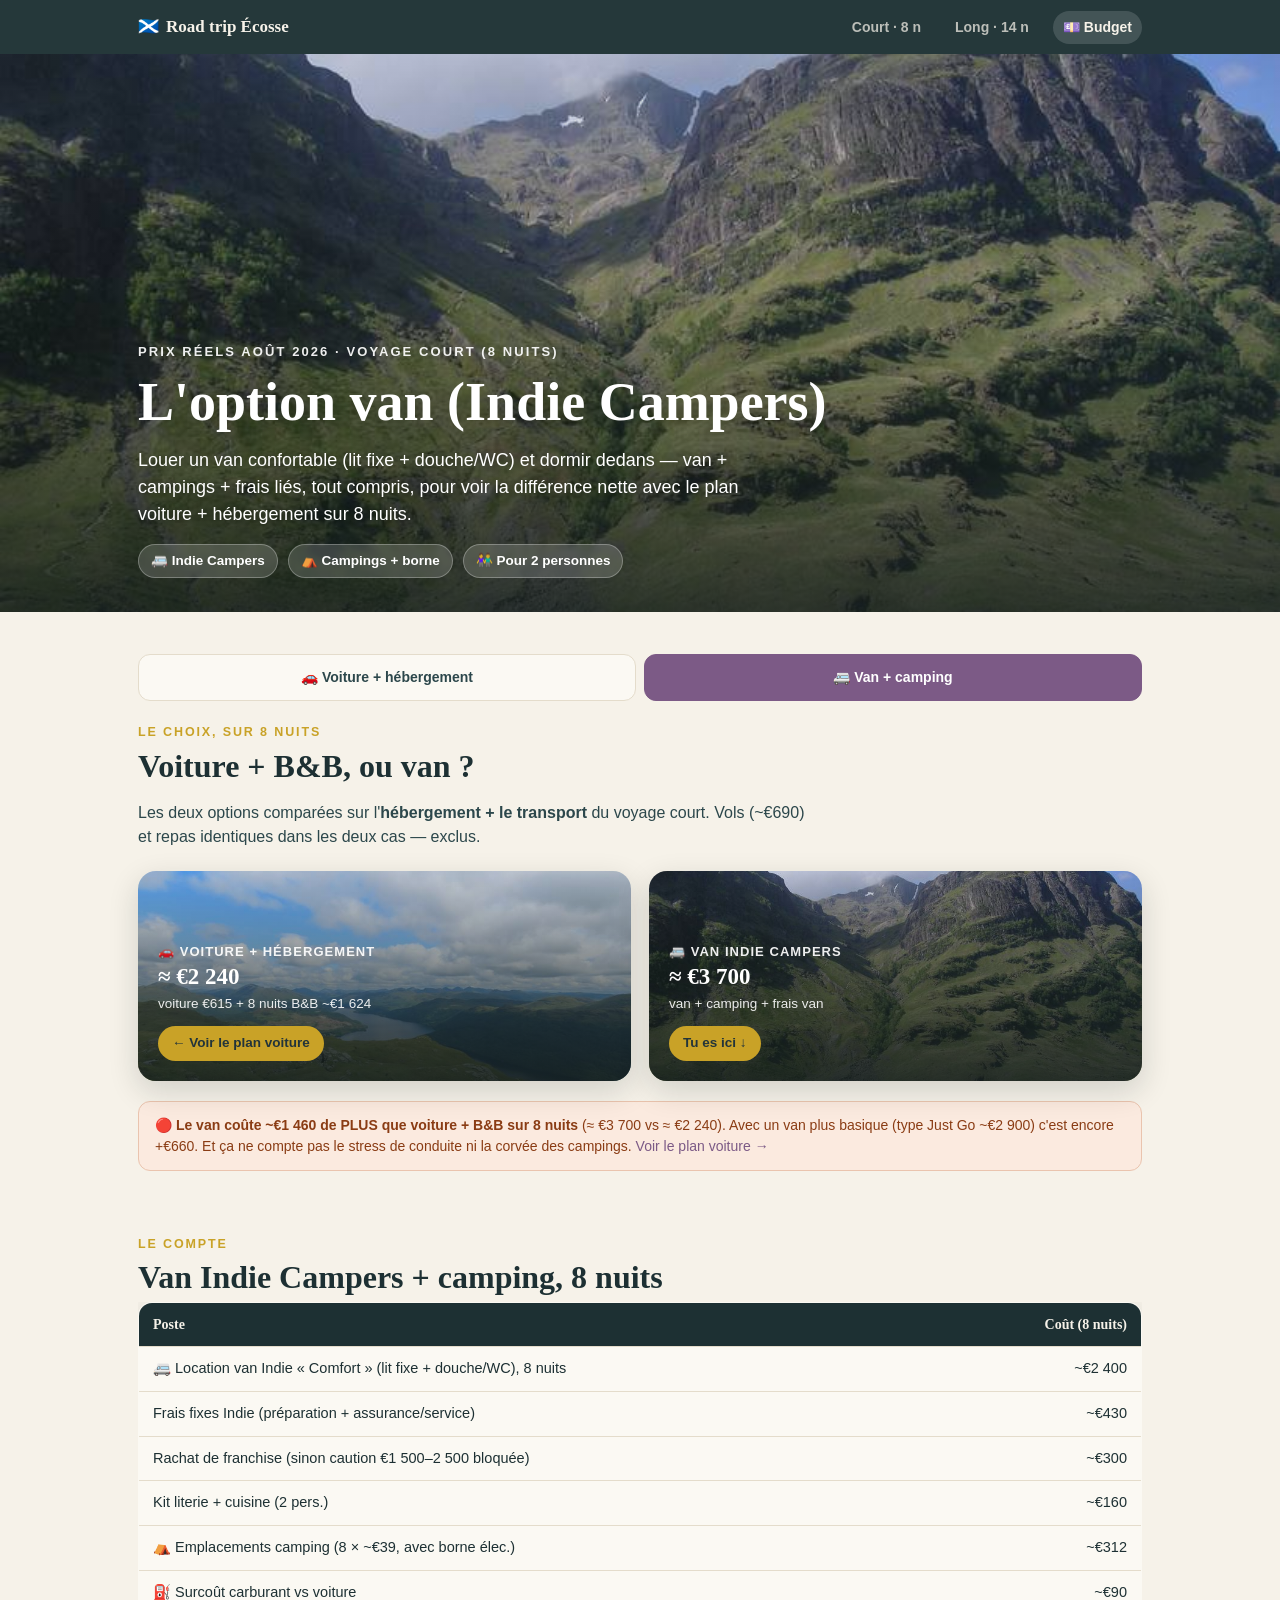
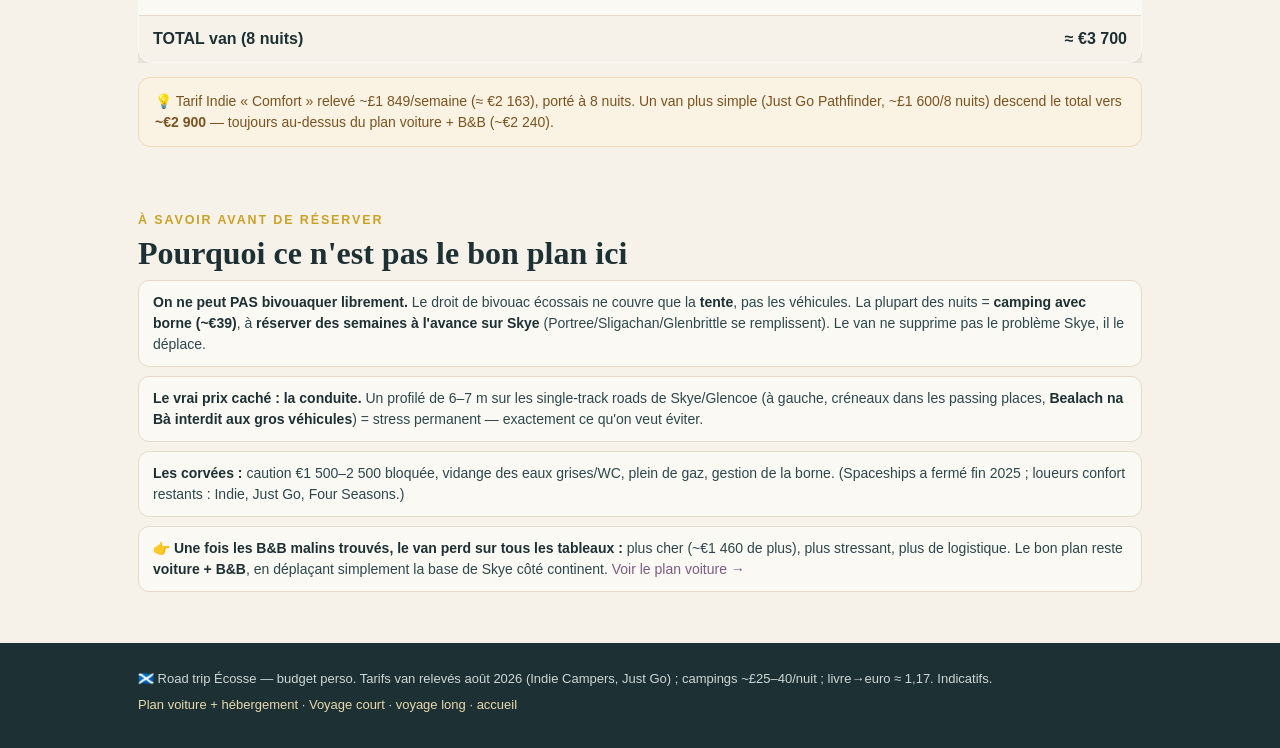
==== budget-van.html @ 62bf7aef "budget: separe en 2 pages (voiture+hebergement / van) avec comparatif 8 nuits - budget.html: voiture" ====
<!DOCTYPE html>
<html lang="fr">
<head>
<meta charset="utf-8"/>
<meta name="viewport" content="width=device-width, initial-scale=1"/>
<title>Road trip Écosse · budget van (Indie Campers)</title>
<link rel="stylesheet" href="styles.css"/>
</head>
<body>
<nav class="nav"><div class="wrap">
  <a class="brand" href="index.html"><span class="flag">🏴󠁧󠁢󠁳󠁣󠁴󠁿</span>Road trip Écosse</a>
  <a class="tab" href="short.html">Court · 8 n</a>
  <a class="tab" href="long.html">Long · 14 n</a>
  <a class="tab active" href="budget.html">💷 Budget</a>
</div></nav>

<header class="hero">
  <img class="bg" src="img/stage-glencoe-highlands.jpg" alt="" referrerpolicy="no-referrer"/>
  <div class="scrim"></div>
  <div class="inner"><div class="wrap">
    <div class="kicker">Prix réels août 2026 · voyage court (8 nuits)</div>
    <h1>L'option van (Indie Campers)</h1>
    <p>Louer un van confortable (lit fixe + douche/WC) et dormir dedans — van + campings + frais liés, tout compris, pour voir la différence nette avec le plan voiture + hébergement sur 8 nuits.</p>
    <div class="meta">
      <span class="pill">🚐 Indie Campers</span>
      <span class="pill">⛺ Campings + borne</span>
      <span class="pill">👫 Pour 2 personnes</span>
    </div>
  </div></div>
</header>

<!-- ===== Comparatif 8 nuits ===== -->
<section class="section"><div class="wrap">
  <div class="pagetabs">
    <a href="budget.html">🚗 Voiture + hébergement</a>
    <a class="on" href="budget-van.html">🚐 Van + camping</a>
  </div>
  <div class="eyebrow">Le choix, sur 8 nuits</div>
  <h2>Voiture + B&B, ou van ?</h2>
  <p class="lead">Les deux options comparées sur l'<b>hébergement + le transport</b> du voyage court. Vols (~€690) et repas identiques dans les deux cas — exclus.</p>
  <div class="budgrid">
    <a class="bigcard" href="budget.html">
      <img src="img/stage-loch-lomond-glasgow.jpg" alt="" referrerpolicy="no-referrer"/>
      <div class="scrim"></div>
      <div class="bc-in">
        <div class="lab">🚗 Voiture + hébergement</div>
        <h3>≈ €2 240</h3>
        <div class="pp">voiture €615 + 8 nuits B&B ~€1 624</div>
        <span class="go">← Voir le plan voiture</span>
      </div>
    </a>
    <a class="bigcard" href="budget-van.html">
      <img src="img/stage-glencoe-highlands.jpg" alt="" referrerpolicy="no-referrer"/>
      <div class="scrim"></div>
      <div class="bc-in">
        <div class="lab">🚐 Van Indie Campers</div>
        <h3>≈ €3 700</h3>
        <div class="pp">van + camping + frais van</div>
        <span class="go">Tu es ici ↓</span>
      </div>
    </a>
  </div>
  <div class="note-box alert" style="margin-top:20px">🔴 <b>Le van coûte ~€1 460 de PLUS que voiture + B&B sur 8 nuits</b> (≈ €3 700 vs ≈ €2 240). Avec un van plus basique (type Just Go ~€2 900) c'est encore +€660. Et ça ne compte pas le stress de conduite ni la corvée des campings. <a href="budget.html">Voir le plan voiture →</a></div>
</div></section>

<!-- ===== Détail van 8 nuits ===== -->
<section class="section" style="padding-top:0"><div class="wrap">
  <div class="eyebrow">Le compte</div>
  <h2>Van Indie Campers + camping, 8 nuits</h2>
  <div style="overflow-x:auto">
  <table class="costtable">
    <thead><tr><th>Poste</th><th class="num">Coût (8 nuits)</th></tr></thead>
    <tbody>
      <tr><td>🚐 Location van Indie « Comfort » (lit fixe + douche/WC), 8 nuits</td><td class="num">~€2 400</td></tr>
      <tr><td>Frais fixes Indie (préparation + assurance/service)</td><td class="num">~€430</td></tr>
      <tr><td>Rachat de franchise (sinon caution €1 500–2 500 bloquée)</td><td class="num">~€300</td></tr>
      <tr><td>Kit literie + cuisine (2 pers.)</td><td class="num">~€160</td></tr>
      <tr><td>⛺ Emplacements camping (8 × ~€39, avec borne élec.)</td><td class="num">~€312</td></tr>
      <tr><td>⛽ Surcoût carburant vs voiture</td><td class="num">~€90</td></tr>
      <tr class="total"><td>TOTAL van (8 nuits)</td><td class="num">≈ €3 700</td></tr>
    </tbody>
  </table>
  </div>
  <div class="note-box" style="margin-top:14px">💡 Tarif Indie « Comfort » relevé ~£1 849/semaine (≈ €2 163), porté à 8 nuits. Un van plus simple (Just Go Pathfinder, ~£1 600/8 nuits) descend le total vers <b>~€2 900</b> — toujours au-dessus du plan voiture + B&B (~€2 240).</div>
</div></section>

<!-- ===== La réalité du van ===== -->
<section class="section" style="padding-top:0"><div class="wrap">
  <div class="eyebrow">À savoir avant de réserver</div>
  <h2>Pourquoi ce n'est pas le bon plan ici</h2>
  <ul class="leverlist">
    <li><b>On ne peut PAS bivouaquer librement.</b> Le droit de bivouac écossais ne couvre que la <b>tente</b>, pas les véhicules. La plupart des nuits = <b>camping avec borne (~€39)</b>, à <b>réserver des semaines à l'avance sur Skye</b> (Portree/Sligachan/Glenbrittle se remplissent). Le van ne supprime pas le problème Skye, il le déplace.</li>
    <li><b>Le vrai prix caché : la conduite.</b> Un profilé de 6–7 m sur les single-track roads de Skye/Glencoe (à gauche, créneaux dans les passing places, <b>Bealach na Bà interdit aux gros véhicules</b>) = stress permanent — exactement ce qu'on veut éviter.</li>
    <li><b>Les corvées :</b> caution €1 500–2 500 bloquée, vidange des eaux grises/WC, plein de gaz, gestion de la borne. (Spaceships a fermé fin 2025 ; loueurs confort restants : Indie, Just Go, Four Seasons.)</li>
    <li>👉 <b>Une fois les B&B malins trouvés, le van perd sur tous les tableaux :</b> plus cher (~€1 460 de plus), plus stressant, plus de logistique. Le bon plan reste <b>voiture + B&B</b>, en déplaçant simplement la base de Skye côté continent. <a href="budget.html">Voir le plan voiture →</a></li>
  </ul>
</div></section>

<footer><div class="wrap">
  <div>🏴󠁧󠁢󠁳󠁣󠁴󠁿 Road trip Écosse — budget perso. Tarifs van relevés août 2026 (Indie Campers, Just Go) ; campings ~£25–40/nuit ; livre→euro ≈ 1,17. Indicatifs.</div>
  <div><a href="budget.html">Plan voiture + hébergement</a> · <a href="short.html">Voyage court</a> · <a href="long.html">voyage long</a> · <a href="index.html">accueil</a></div>
</div></footer>
</body>
</html>
---- styles.css ----
:root{
  --ink:#1d3033; --slate:#2c474b; --heather:#7c5a86; --heather2:#9b6fa3;
  --gold:#c9a227; --cream:#f6f2e9; --paper:#fbf9f3; --line:#e4dccb;
  --warn:#b4541f; --sea:#d4e2e4; --land:#efe8d7; --lands:#bcae90;
  --green:#5b8a72; --skyblue:#3f7d8c; --autumn:#a8632e;
  --shadow:0 10px 30px rgba(20,30,30,.16);
  --maxw:1040px;
}
*{box-sizing:border-box;-webkit-tap-highlight-color:transparent}
html{scroll-behavior:smooth}
body{margin:0;font-family:-apple-system,BlinkMacSystemFont,"Segoe UI",Roboto,sans-serif;
  color:var(--ink);background:var(--cream);line-height:1.5;font-size:16px}
.serif{font-family:Georgia,"Times New Roman",serif}
img{max-width:100%;display:block}
a{color:var(--heather);text-decoration:none}
h1,h2,h3{font-family:Georgia,"Times New Roman",serif;font-weight:600;line-height:1.15;margin:0}
.wrap{max-width:var(--maxw);margin:0 auto;padding:0 18px}

/* ---- top nav ---- */
.nav{position:sticky;top:0;z-index:50;background:rgba(29,48,51,.96);color:var(--cream);
  backdrop-filter:saturate(1.2) blur(6px)}
.nav .wrap{display:flex;align-items:center;gap:14px;height:54px}
.nav .brand{font-family:Georgia,serif;font-weight:600;font-size:17px;color:var(--cream);margin-right:auto}
.nav .brand .flag{margin-right:7px}
.nav a.tab{color:var(--cream);opacity:.72;font-size:14px;font-weight:600;padding:6px 10px;border-radius:18px}
.nav a.tab.active{opacity:1;background:rgba(255,255,255,.14)}

/* ---- hero ---- */
.hero{position:relative;min-height:62vh;display:flex;align-items:flex-end;color:#fff;overflow:hidden}
.hero img.bg{position:absolute;inset:0;width:100%;height:100%;object-fit:cover;filter:saturate(1.05)}
.hero .scrim{position:absolute;inset:0;background:linear-gradient(180deg,rgba(20,30,30,.15) 0%,rgba(20,30,30,.1) 40%,rgba(20,30,30,.82) 100%)}
.hero .inner{position:relative;z-index:2;padding:30px 0 34px;width:100%}
.hero .kicker{font-size:13px;letter-spacing:.16em;text-transform:uppercase;opacity:.92;font-weight:700}
.hero h1{font-size:clamp(30px,7vw,54px);margin:.18em 0 .25em;text-shadow:0 2px 18px rgba(0,0,0,.35)}
.hero p{max-width:640px;font-size:clamp(15px,2.4vw,18px);margin:0;text-shadow:0 1px 10px rgba(0,0,0,.4)}
.hero .meta{margin-top:16px;display:flex;gap:10px;flex-wrap:wrap}
.pill{display:inline-flex;align-items:center;gap:6px;background:rgba(255,255,255,.16);border:1px solid rgba(255,255,255,.28);
  padding:6px 12px;border-radius:30px;font-size:13.5px;font-weight:600;backdrop-filter:blur(3px)}

/* ---- section ---- */
.section{padding:42px 0}
.section h2{font-size:clamp(23px,4.5vw,32px);margin-bottom:6px}
.section .lead{color:var(--slate);max-width:680px;margin-bottom:22px}
.eyebrow{font-size:12.5px;letter-spacing:.15em;text-transform:uppercase;color:var(--gold);font-weight:800;margin-bottom:6px}

/* ---- choice cards (home) ---- */
.choices{display:grid;gap:22px;grid-template-columns:1fr}
@media(min-width:760px){.choices{grid-template-columns:1fr 1fr}}
.choice{position:relative;border-radius:18px;overflow:hidden;box-shadow:var(--shadow);color:#fff;
  min-height:340px;display:flex;align-items:flex-end;text-decoration:none}
.choice img{position:absolute;inset:0;width:100%;height:100%;object-fit:cover;transition:transform .5s}
.choice:hover img{transform:scale(1.05)}
.choice .scrim{position:absolute;inset:0;background:linear-gradient(180deg,rgba(20,30,30,.1),rgba(20,30,30,.85))}
.choice .c-in{position:relative;z-index:2;padding:22px}
.choice .c-in h3{font-size:27px;color:#fff}
.choice .c-in .sub{font-size:14.5px;opacity:.92;margin-top:6px}
.choice .badge{position:absolute;top:16px;left:16px;z-index:2}
.choice .go{display:inline-block;margin-top:14px;background:var(--gold);color:#22343a;font-weight:700;
  padding:9px 16px;border-radius:24px;font-size:14px}

/* ---- map ---- */
.mapwrap{position:relative;border-radius:16px;overflow:hidden;box-shadow:var(--shadow);
  background:linear-gradient(160deg,#dbe7e8,#c6d8da);height:min(74vh,620px);touch-action:none}
svg#map{position:absolute;inset:0;width:100%;height:100%;display:block;touch-action:none}
#land path{fill:var(--land);stroke:var(--lands);stroke-width:1;vector-effect:non-scaling-stroke}
.route{fill:none;stroke:var(--heather);stroke-width:3.4;stroke-dasharray:2 8;stroke-linecap:round;vector-effect:non-scaling-stroke}
.regionLabel{font-family:Georgia,serif;font-weight:700;fill:#33474c;paint-order:stroke;stroke:rgba(255,255,255,.7);stroke-width:3px}
.mk{cursor:pointer}
.mk text{font-family:-apple-system,Roboto,sans-serif;font-weight:700;fill:#fff}
.zoombtns{position:absolute;right:12px;bottom:12px;z-index:6;display:flex;flex-direction:column;gap:6px}
.zoombtns button{width:38px;height:38px;border-radius:10px;border:1px solid var(--line);background:var(--paper);
  font-size:20px;font-weight:700;color:var(--ink);box-shadow:0 3px 10px rgba(0,0,0,.18)}
.maplegend{position:absolute;left:12px;bottom:12px;z-index:6;background:rgba(251,249,243,.92);border:1px solid var(--line);
  border-radius:12px;padding:9px 11px;font-size:11.5px;max-width:60vw;box-shadow:0 3px 10px rgba(0,0,0,.14)}
.maplegend .row{display:flex;align-items:center;gap:6px;margin:2px 0}
.maplegend i{width:11px;height:11px;border-radius:3px;display:inline-block}

/* ---- base block ---- */
.base{background:var(--paper);border:1px solid var(--line);border-radius:18px;overflow:hidden;
  box-shadow:var(--shadow);margin-bottom:30px;scroll-margin-top:64px}
.base .bhead{position:relative;color:#fff;min-height:210px;display:flex;align-items:flex-end}
.base .bhead img{position:absolute;inset:0;width:100%;height:100%;object-fit:cover}
.base .bhead .scrim{position:absolute;inset:0;background:linear-gradient(180deg,rgba(20,30,30,.15),rgba(20,30,30,.82))}
.base .bhead .bh-in{position:relative;z-index:2;padding:18px 20px}
.base .bhead .nights{display:inline-block;background:var(--gold);color:#22343a;font-weight:800;font-size:12.5px;
  padding:4px 11px;border-radius:20px;margin-bottom:8px}
.base .bhead h3{font-size:26px}
.base .bhead .tag{font-size:13.5px;opacity:.92;margin-top:3px}
.base .bbody{padding:18px 20px 6px}
.base .blurb{color:var(--slate);margin:0 0 12px}
.base .infos{display:grid;gap:8px;margin:0 0 14px}
.base .infos div{font-size:13.5px;background:var(--cream);border:1px solid var(--line);border-radius:10px;padding:8px 11px}
.base .infos b{color:var(--ink)}
.menuhead{display:flex;align-items:baseline;gap:8px;margin:18px 0 4px}
.menuhead h4{font-family:Georgia,serif;font-size:18px;margin:0}
.menuhead span{font-size:12.5px;color:var(--slate)}

/* ---- transfer block (leg between bases) ---- */
.transfer{background:#fff;border:1px dashed var(--lands);border-radius:14px;padding:13px 15px;margin:-4px 0 22px}
.transfer.warn{border-color:var(--warn);background:#fdf4ef}
.t-head{font-size:13.5px;color:var(--slate);margin-bottom:9px}
.t-head b{color:var(--ink)}
.chain{display:flex;flex-wrap:wrap;align-items:stretch;gap:6px}
.chain .arr{align-self:center;color:var(--lands);font-weight:800}
.chain .stop{background:var(--cream);border:1px solid var(--line);border-radius:10px;padding:6px 10px;font-size:12.5px;
  font-weight:700;display:flex;flex-direction:column;line-height:1.25;max-width:165px}
.chain .stop small{font-weight:400;color:var(--slate);font-size:11px;margin-top:1px}
.chain .stop .seg{font-size:10px;color:var(--heather);font-weight:800;letter-spacing:.02em}
.chain .stop.start,.chain .stop.end{background:var(--ink);color:#fff;justify-content:center;text-align:center}
.t-note{margin-top:11px;font-size:13px;color:#7a5320;background:#faf3e3;border:1px solid #ecddb8;border-radius:9px;padding:9px 12px;line-height:1.45}
.transfer.warn .t-note{color:#8a3c14;background:#fbeadf;border-color:#eac4ae}

/* ---- activity cards ---- */
.acts{display:grid;gap:14px;grid-template-columns:1fr;padding-bottom:16px}
@media(min-width:620px){.acts{grid-template-columns:1fr 1fr}}
@media(min-width:920px){.acts{grid-template-columns:1fr 1fr 1fr}}
.act{border:1px solid var(--line);border-radius:14px;overflow:hidden;background:#fff;display:flex;flex-direction:column;
  cursor:pointer;transition:transform .15s,box-shadow .15s}
.act:hover{transform:translateY(-2px);box-shadow:0 8px 20px rgba(20,30,30,.14)}
.act.must{border-color:var(--gold);box-shadow:0 0 0 1.5px var(--gold) inset}
.act .ph{position:relative;aspect-ratio:16/10;background:#dfe7e3;overflow:hidden}
.act .ph img{width:100%;height:100%;object-fit:cover}
.act .ph .illus{position:absolute;inset:0}
.act .ph .musttag{position:absolute;top:8px;left:8px;background:var(--gold);color:#22343a;font-weight:800;
  font-size:11px;padding:3px 9px;border-radius:20px}
.act .ph .typetag{position:absolute;top:8px;right:8px;background:rgba(20,30,30,.72);color:#fff;font-size:11px;
  padding:3px 8px;border-radius:20px;font-weight:600}
.act .ac{padding:11px 13px 13px;display:flex;flex-direction:column;gap:7px;flex:1}
.act .ac h5{font-family:Georgia,serif;font-size:16px;margin:0;line-height:1.2}
.act .ac .desc{font-size:13px;color:var(--slate);margin:0}
.act .ac .stats{margin-top:auto;display:flex;flex-wrap:wrap;gap:6px;font-size:11.5px}
.chip{display:inline-flex;align-items:center;gap:4px;padding:3px 8px;border-radius:18px;font-weight:600;
  background:var(--cream);border:1px solid var(--line);color:var(--slate)}
.chip.i1{background:#e7f1ea;border-color:#bcd9c7;color:#356b4d}
.chip.i2{background:#fbf2dd;border-color:#e6d09a;color:#8a6a16}
.chip.i3{background:#f7e3da;border-color:#e3b39c;color:#a3441b}

/* ---- sheet (detail) ---- */
#scrim{position:fixed;inset:0;background:rgba(20,30,30,.5);opacity:0;visibility:hidden;transition:.25s;z-index:60}
#scrim.show{opacity:1;visibility:visible}
#sheet{position:fixed;left:50%;bottom:0;transform:translate(-50%,100%);width:min(620px,100%);max-height:88vh;
  background:var(--paper);border-radius:18px 18px 0 0;z-index:61;transition:transform .28s cubic-bezier(.2,.8,.2,1);
  display:flex;flex-direction:column;box-shadow:0 -10px 40px rgba(0,0,0,.3)}
#sheet.show{transform:translate(-50%,0)}
#sheet .sh-hero{position:relative;height:200px;border-radius:18px 18px 0 0;overflow:hidden;flex:none;background:#cfdad6}
#sheet .sh-hero img{width:100%;height:100%;object-fit:cover}
#sheet .sh-hero .cap{position:absolute;bottom:8px;right:10px;font-size:11px;color:#fff;background:rgba(0,0,0,.4);
  padding:2px 8px;border-radius:12px}
#sheetClose{position:absolute;top:10px;right:10px;z-index:3;border:none;background:rgba(20,30,30,.6);color:#fff;
  width:34px;height:34px;border-radius:50%;font-size:18px}
#sheet .sh-body{padding:16px 20px 26px;overflow:auto}
#sheet .sh-body h3{font-size:22px;margin-bottom:6px}
#sheet .sh-body .stats{display:flex;flex-wrap:wrap;gap:7px;margin:10px 0 14px}
#sheet .sh-body p{color:var(--slate);margin:0 0 10px}
#sheet .tip{background:#eef4ef;border-left:3px solid var(--green);padding:9px 12px;border-radius:8px;font-size:13.5px;color:#2f4a3b}
.poihead{font-weight:700;color:var(--ink);font-size:14px;margin:4px 0 6px}
.poilist{list-style:none;padding:0;margin:0 0 12px}
.poilist li{display:flex;align-items:center;gap:9px;padding:7px 0;border-bottom:1px solid var(--line);font-size:14px;color:var(--ink)}
.poilist li:last-child{border-bottom:none}
.poilist .poi-d{flex:none;min-width:96px;font-weight:700;color:var(--heather);font-size:13px}
.bookbtn{display:inline-block;margin-top:6px;background:var(--heather);color:#fff;font-weight:700;font-size:14px;
  text-decoration:none;padding:11px 16px;border-radius:11px}
.pricepin text{font-size:13.5px}
.pagetabs{display:flex;gap:8px;margin:0 0 22px}
.pagetabs a{flex:1;text-align:center;padding:12px 10px;border-radius:12px;border:1px solid var(--line);
  background:var(--paper);color:var(--slate);text-decoration:none;font-weight:700;font-size:14px}
.pagetabs a.on{background:var(--heather);color:#fff;border-color:var(--heather)}

/* ---- budget page ---- */
.budgrid{display:grid;gap:18px;grid-template-columns:1fr}
@media(min-width:720px){.budgrid{grid-template-columns:1fr 1fr}}
.bigcard{position:relative;border-radius:18px;overflow:hidden;box-shadow:var(--shadow);color:#fff;min-height:210px;
  display:flex;align-items:flex-end;text-decoration:none}
.bigcard img{position:absolute;inset:0;width:100%;height:100%;object-fit:cover;transition:transform .5s}
.bigcard:hover img{transform:scale(1.04)}
.bigcard .scrim{position:absolute;inset:0;background:linear-gradient(180deg,rgba(20,30,30,.12),rgba(20,30,30,.86))}
.bigcard .bc-in{position:relative;z-index:2;padding:20px;width:100%}
.bigcard .bc-in .lab{font-size:13px;letter-spacing:.08em;text-transform:uppercase;font-weight:800;opacity:.92}
.bigcard .bc-in h3{font-size:23px;color:#fff;margin:2px 0 4px}
.bigcard .bc-in .tot{font-family:Georgia,serif;font-size:34px;font-weight:700;line-height:1}
.bigcard .bc-in .pp{font-size:13.5px;opacity:.9;margin-top:4px}
.bigcard .bc-in .go{display:inline-block;margin-top:12px;background:var(--gold);color:#22343a;font-weight:700;
  padding:7px 14px;border-radius:22px;font-size:13.5px}

/* cost breakdown table */
.costtable{width:100%;border-collapse:collapse;background:var(--paper);border:1px solid var(--line);
  border-radius:14px;overflow:hidden;box-shadow:var(--shadow);font-size:14.5px}
.costtable th,.costtable td{padding:11px 14px;text-align:left;border-bottom:1px solid var(--line)}
.costtable thead th{background:var(--ink);color:var(--cream);font-family:Georgia,serif;font-weight:600;font-size:14px}
.costtable td.num,.costtable th.num{text-align:right;font-variant-numeric:tabular-nums;white-space:nowrap}
.costtable tbody tr:last-child td{border-bottom:none}
.costtable tr.total td{background:var(--cream);font-weight:800;font-size:16px}
.costtable tr.total td .pp{display:block;font-weight:500;font-size:12px;color:var(--slate)}
.costtable .pill-mini{display:inline-block;font-size:11px;font-weight:700;padding:1px 7px;border-radius:12px;
  background:var(--cream);border:1px solid var(--line);color:var(--slate);margin-left:6px}

/* hotel cards */
.hotelgroup{margin:0 0 26px}
.hotelgroup .hg-head{display:flex;align-items:baseline;gap:10px;flex-wrap:wrap;margin:0 0 12px;
  padding-bottom:7px;border-bottom:2px solid var(--line)}
.hotelgroup .hg-head h4{font-family:Georgia,serif;font-size:20px;margin:0}
.hotelgroup .hg-head .dates{font-size:13px;color:var(--slate);font-weight:600}
.hotelgroup .hg-head .avg{margin-left:auto;font-size:13.5px;font-weight:800;color:var(--ink);
  background:var(--cream);border:1px solid var(--line);padding:3px 11px;border-radius:20px}
.badge-avail{font-size:11.5px;font-weight:800;padding:2px 9px;border-radius:14px}
.badge-avail.ok{background:#e7f1ea;border:1px solid #bcd9c7;color:#356b4d}
.badge-avail.tight{background:#fbf2dd;border:1px solid #e6d09a;color:#8a6a16}
.badge-avail.gone{background:#f7e3da;border:1px solid #e3b39c;color:#a3441b}
.hotels{display:grid;gap:14px;grid-template-columns:1fr}
@media(min-width:620px){.hotels{grid-template-columns:1fr 1fr}}
@media(min-width:920px){.hotels{grid-template-columns:1fr 1fr 1fr}}
.hotel{border:1px solid var(--line);border-radius:14px;overflow:hidden;background:#fff;display:flex;flex-direction:column;
  box-shadow:0 4px 14px rgba(20,30,30,.07);transition:transform .15s,box-shadow .15s}
a.hotel:hover{transform:translateY(-2px);box-shadow:0 10px 22px rgba(20,30,30,.15)}
.hotel .ph{position:relative;aspect-ratio:16/10;background:linear-gradient(150deg,var(--skyblue),var(--slate));overflow:hidden}
.hotel .ph img{width:100%;height:100%;object-fit:cover}
.hotel .ph.noimg::after{content:"🛏️";position:absolute;inset:0;display:flex;align-items:center;justify-content:center;font-size:38px;opacity:.55}
.hotel .ph .price{position:absolute;bottom:8px;right:8px;background:rgba(20,30,30,.82);color:#fff;font-weight:800;
  font-size:13px;padding:4px 10px;border-radius:18px}
.hotel .ph .price small{font-weight:500;opacity:.85}
.hotel .ph .stars{position:absolute;top:8px;left:8px;background:var(--gold);color:#22343a;font-weight:800;
  font-size:11px;padding:2px 8px;border-radius:14px}
.hotel .hc{padding:11px 13px 13px;display:flex;flex-direction:column;gap:5px;flex:1}
.hotel .hc h5{font-family:Georgia,serif;font-size:15.5px;margin:0;line-height:1.2;color:var(--ink)}
.hotel .hc .loc{font-size:12.5px;color:var(--slate)}
.hotel .hc .book{margin-top:auto;font-size:12.5px;font-weight:700;color:var(--heather);padding-top:6px}
.note-box{background:#faf3e3;border:1px solid #ecddb8;border-radius:12px;padding:13px 16px;color:#7a5320;
  font-size:14px;line-height:1.5;margin:0 0 22px}
.note-box.alert{background:#fbeadf;border-color:#eac4ae;color:#8a3c14}
.note-box.win{background:#e8f4ec;border-color:#bcdcc7;color:#1f5c3a}
.note-box b{color:inherit}
.leverlist{list-style:none;padding:0;margin:8px 0 0}
.leverlist li{background:var(--paper);border:1px solid var(--line);border-radius:11px;padding:11px 14px;margin-bottom:9px;
  font-size:14px;color:var(--slate)}
.leverlist li b{color:var(--ink)}

/* ---- footer ---- */
footer{background:var(--ink);color:#cdd8d6;font-size:13px;padding:26px 0 34px}
footer a{color:#e7d9b0}
footer .wrap{display:flex;flex-direction:column;gap:6px}
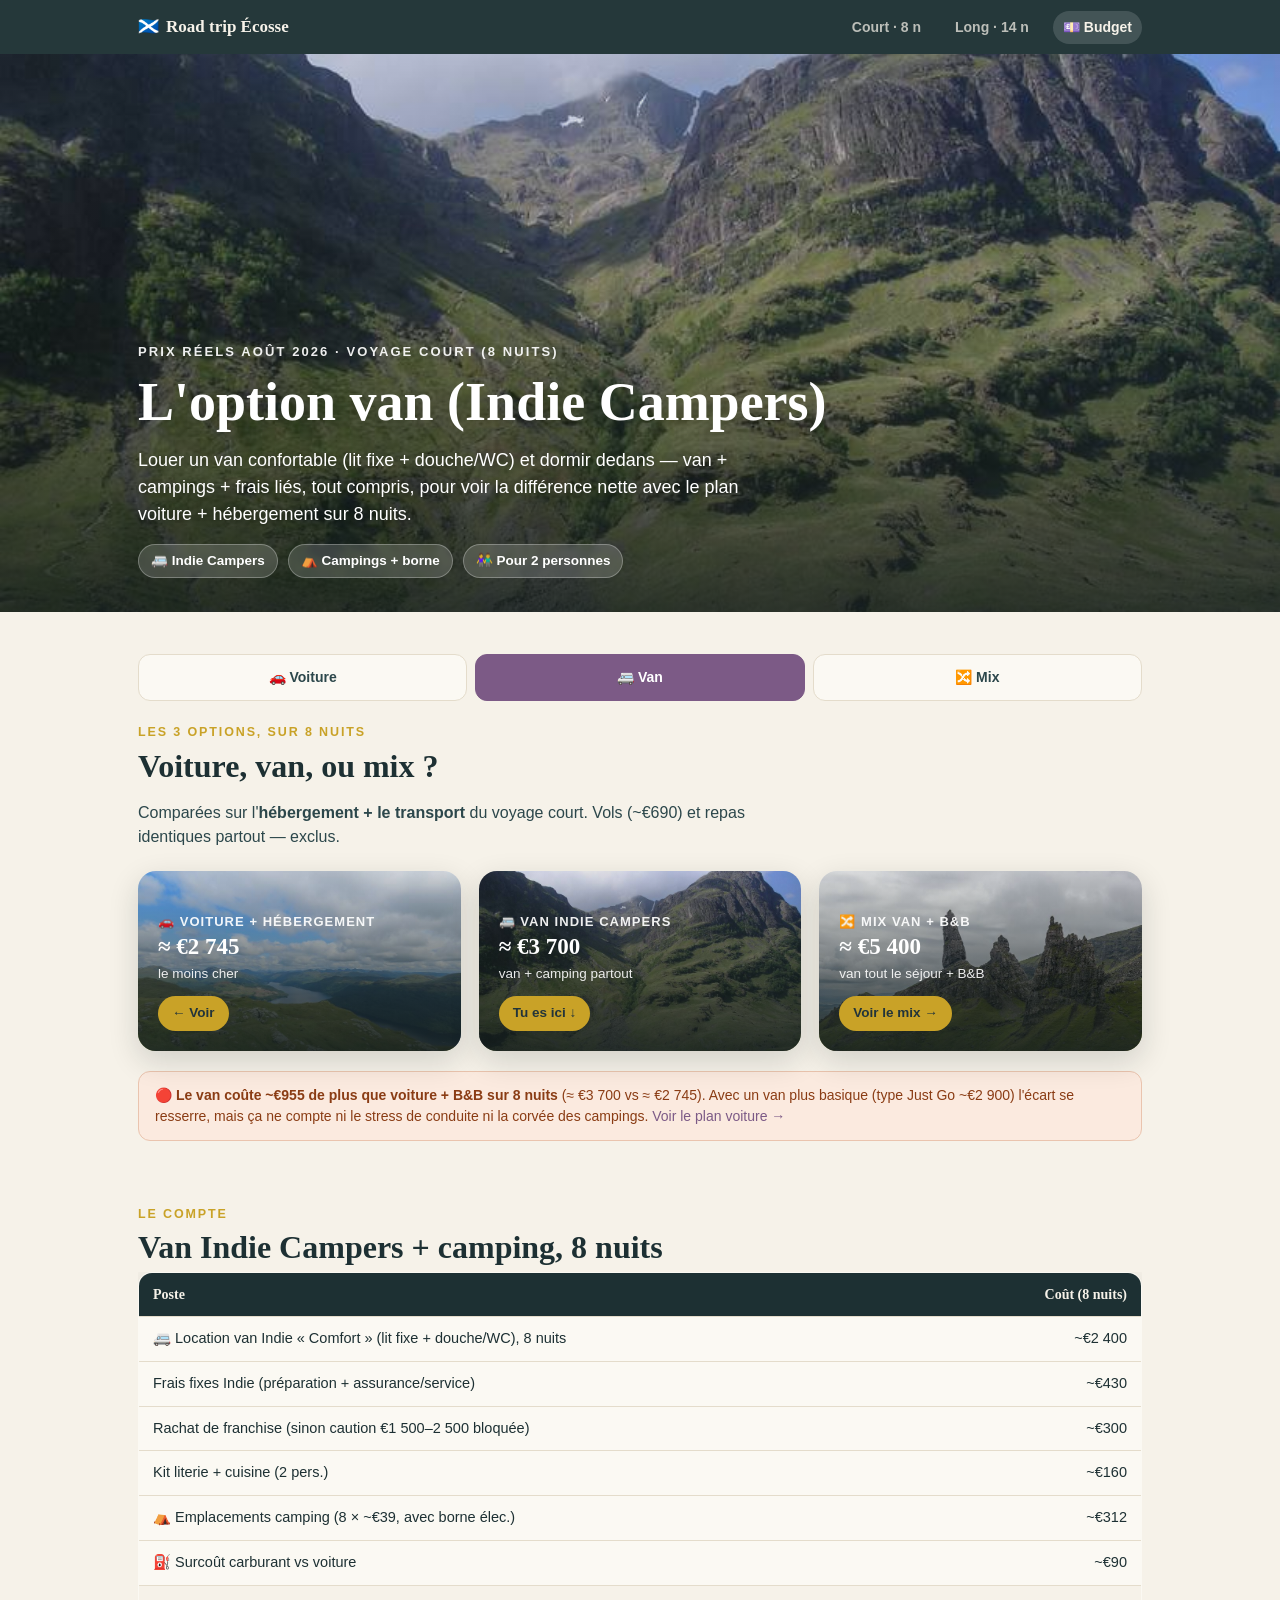
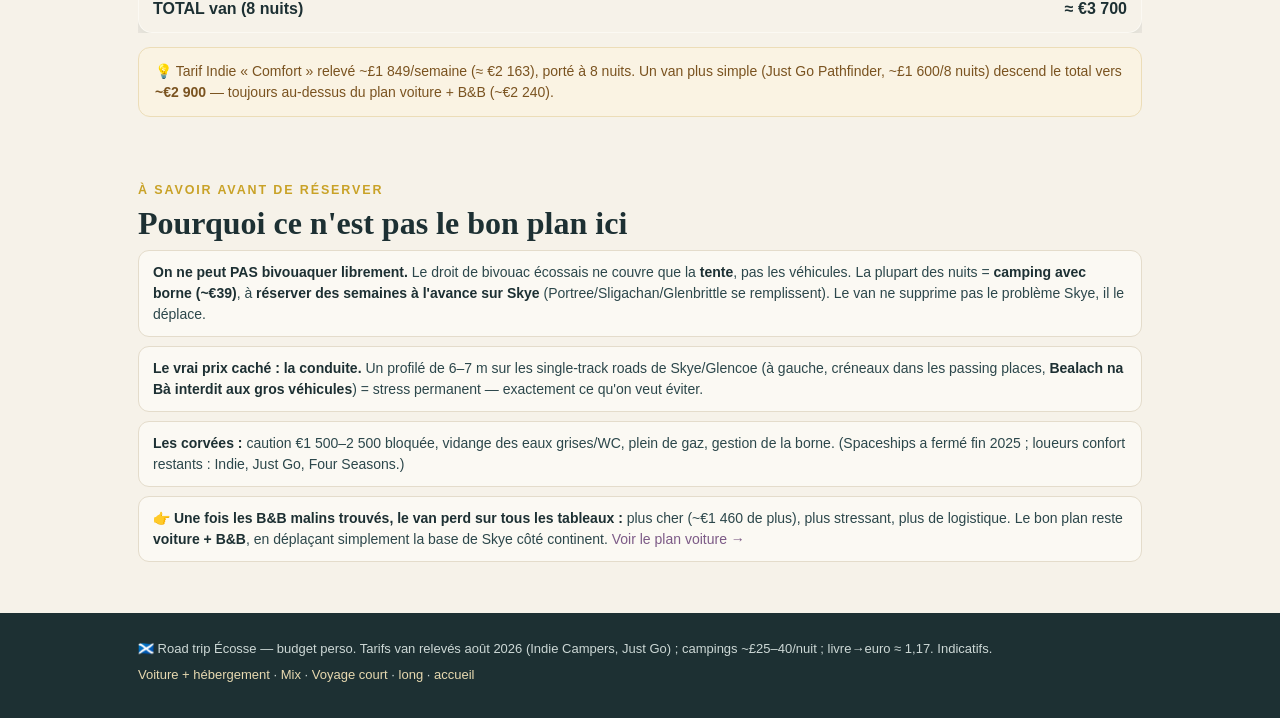
==== commit b09f4bed: "budget: dispo reelle aux dates + 3e page mix (van + hebergements) - Test de dispo Booking REEL aux d" ====
--- a/budget-van.html
+++ b/budget-van.html
@@ -32,21 +32,22 @@
 <!-- ===== Comparatif 8 nuits ===== -->
 <section class="section"><div class="wrap">
   <div class="pagetabs">
-    <a href="budget.html">🚗 Voiture + hébergement</a>
-    <a class="on" href="budget-van.html">🚐 Van + camping</a>
+    <a href="budget.html">🚗 Voiture</a>
+    <a class="on" href="budget-van.html">🚐 Van</a>
+    <a href="budget-mix.html">🔀 Mix</a>
   </div>
-  <div class="eyebrow">Le choix, sur 8 nuits</div>
-  <h2>Voiture + B&B, ou van ?</h2>
-  <p class="lead">Les deux options comparées sur l'<b>hébergement + le transport</b> du voyage court. Vols (~€690) et repas identiques dans les deux cas — exclus.</p>
-  <div class="budgrid">
+  <div class="eyebrow">Les 3 options, sur 8 nuits</div>
+  <h2>Voiture, van, ou mix ?</h2>
+  <p class="lead">Comparées sur l'<b>hébergement + le transport</b> du voyage court. Vols (~€690) et repas identiques partout — exclus.</p>
+  <div class="budgrid budgrid-3">
     <a class="bigcard" href="budget.html">
       <img src="img/stage-loch-lomond-glasgow.jpg" alt="" referrerpolicy="no-referrer"/>
       <div class="scrim"></div>
       <div class="bc-in">
         <div class="lab">🚗 Voiture + hébergement</div>
-        <h3>≈ €2 240</h3>
-        <div class="pp">voiture €615 + 8 nuits B&B ~€1 624</div>
-        <span class="go">← Voir le plan voiture</span>
+        <h3>≈ €2 745</h3>
+        <div class="pp">le moins cher</div>
+        <span class="go">← Voir</span>
       </div>
     </a>
     <a class="bigcard" href="budget-van.html">
@@ -55,12 +56,22 @@
       <div class="bc-in">
         <div class="lab">🚐 Van Indie Campers</div>
         <h3>≈ €3 700</h3>
-        <div class="pp">van + camping + frais van</div>
+        <div class="pp">van + camping partout</div>
         <span class="go">Tu es ici ↓</span>
       </div>
     </a>
+    <a class="bigcard" href="budget-mix.html">
+      <img src="img/stage-isle-of-skye.jpg" alt="" referrerpolicy="no-referrer"/>
+      <div class="scrim"></div>
+      <div class="bc-in">
+        <div class="lab">🔀 Mix van + B&B</div>
+        <h3>≈ €5 400</h3>
+        <div class="pp">van tout le séjour + B&B</div>
+        <span class="go">Voir le mix →</span>
+      </div>
+    </a>
   </div>
-  <div class="note-box alert" style="margin-top:20px">🔴 <b>Le van coûte ~€1 460 de PLUS que voiture + B&B sur 8 nuits</b> (≈ €3 700 vs ≈ €2 240). Avec un van plus basique (type Just Go ~€2 900) c'est encore +€660. Et ça ne compte pas le stress de conduite ni la corvée des campings. <a href="budget.html">Voir le plan voiture →</a></div>
+  <div class="note-box alert" style="margin-top:20px">🔴 <b>Le van coûte ~€955 de plus que voiture + B&B sur 8 nuits</b> (≈ €3 700 vs ≈ €2 745). Avec un van plus basique (type Just Go ~€2 900) l'écart se resserre, mais ça ne compte ni le stress de conduite ni la corvée des campings. <a href="budget.html">Voir le plan voiture →</a></div>
 </div></section>
 
 <!-- ===== Détail van 8 nuits ===== -->
@@ -98,7 +109,7 @@
 
 <footer><div class="wrap">
   <div>🏴󠁧󠁢󠁳󠁣󠁴󠁿 Road trip Écosse — budget perso. Tarifs van relevés août 2026 (Indie Campers, Just Go) ; campings ~£25–40/nuit ; livre→euro ≈ 1,17. Indicatifs.</div>
-  <div><a href="budget.html">Plan voiture + hébergement</a> · <a href="short.html">Voyage court</a> · <a href="long.html">voyage long</a> · <a href="index.html">accueil</a></div>
+  <div><a href="budget.html">Voiture + hébergement</a> · <a href="budget-mix.html">Mix</a> · <a href="short.html">Voyage court</a> · <a href="long.html">long</a> · <a href="index.html">accueil</a></div>
 </div></footer>
 </body>
 </html>
--- a/styles.css
+++ b/styles.css
@@ -169,6 +169,8 @@
 /* ---- budget page ---- */
 .budgrid{display:grid;gap:18px;grid-template-columns:1fr}
 @media(min-width:720px){.budgrid{grid-template-columns:1fr 1fr}}
+@media(min-width:720px){.budgrid-3{grid-template-columns:1fr 1fr 1fr}}
+.budgrid-3 .bigcard{min-height:180px}
 .bigcard{position:relative;border-radius:18px;overflow:hidden;box-shadow:var(--shadow);color:#fff;min-height:210px;
   display:flex;align-items:flex-end;text-decoration:none}
 .bigcard img{position:absolute;inset:0;width:100%;height:100%;object-fit:cover;transition:transform .5s}
